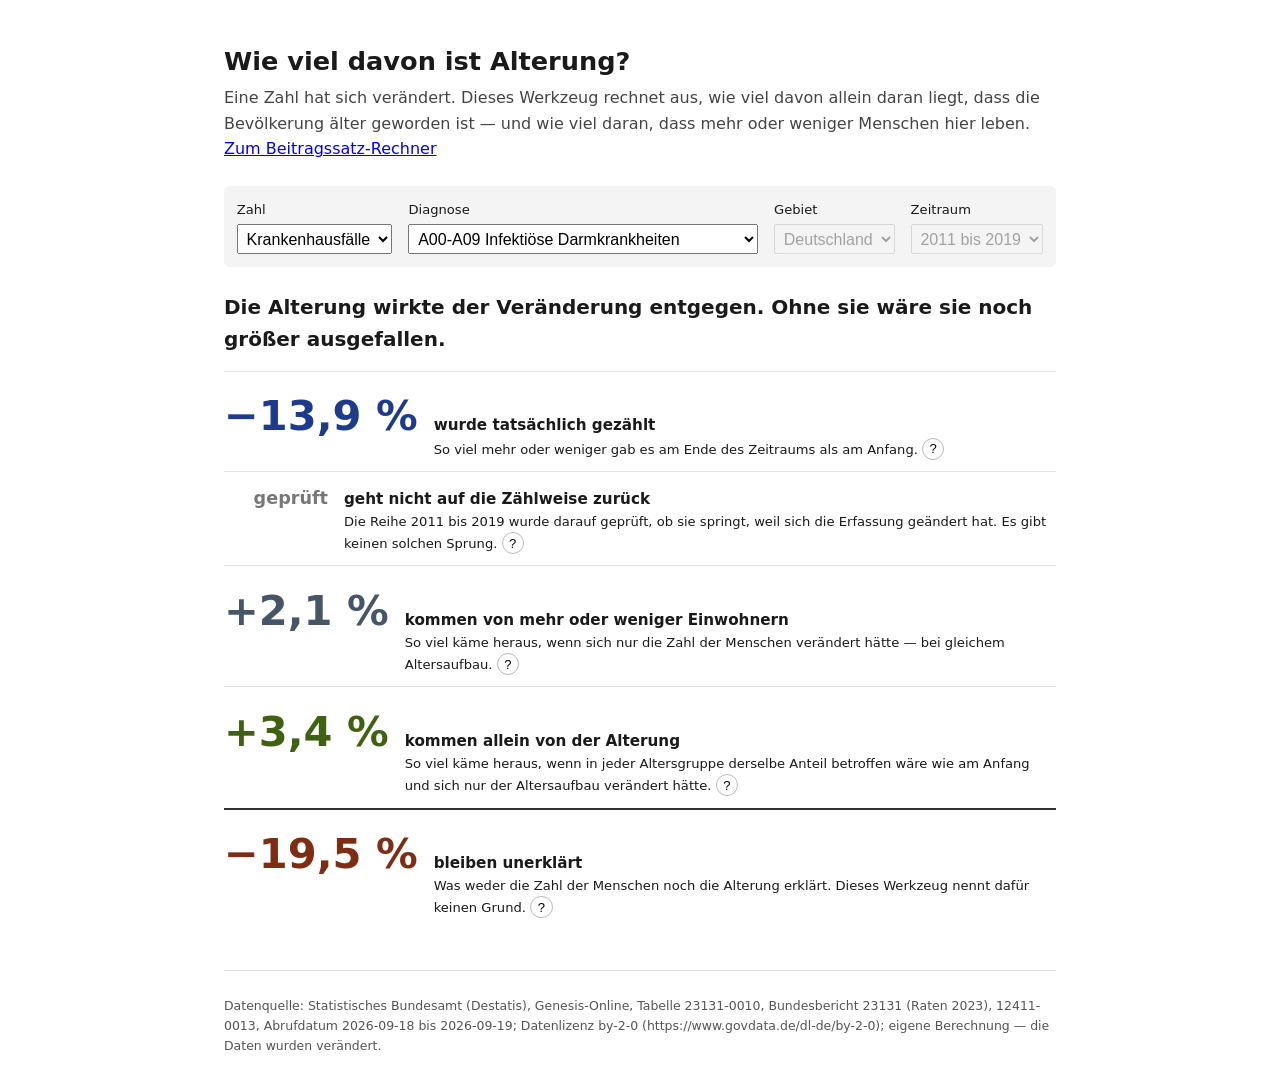
==== index.html @ 50dc927f "Seiten: Wie viel davon ist Alterung? und Beitragssatz-Rechner Co-Authored-By: Claude Opus 5.5 <norep" ====
<!doctype html>
<html lang="de">
<head>
<meta charset="utf-8">
<meta name="viewport" content="width=device-width, initial-scale=1">
<title>Reformradar — wie viel davon ist Alterung?</title>
<link rel="stylesheet" href="stil.css">
</head>
<body>
<header>
  <h1>Wie viel davon ist Alterung?</h1>
  <p class="unterzeile">Eine Zahl hat sich verändert. Dieses Werkzeug rechnet aus,
  wie viel davon allein daran liegt, dass die Bevölkerung älter geworden ist —
  und wie viel daran, dass mehr oder weniger Menschen hier leben.
  <a href="rechner.html">Zum Beitragssatz-Rechner</a></p>
</header>

<form id="auswahl" aria-label="Auswahl">
  <label>Zahl <select id="outcome"></select></label>
  <label id="sache-feld" hidden><span id="sache-name"></span> <select id="sache"></select></label>
  <label><span id="gebiet-name">Gebiet</span> <select id="gebiet"></select></label>
  <label>Zeitraum <select id="zeitraum"></select></label>
</form>

<main id="ergebnis" aria-live="polite">
  <noscript><p class="fehler">Diese Seite braucht JavaScript.</p></noscript>
</main>

<footer>
  <p id="quellenvermerk"></p>
</footer>
<script type="module" src="app.js"></script>
</body>
</html>
---- stil.css ----
:root { --gross: 2.6rem; --klein: 0.82rem; }
body { font: 16px/1.6 system-ui, sans-serif; max-width: 52rem; margin: 0 auto;
       padding: 1.5rem 1rem; color: #1a1a1a; background: #fff; }
h1 { font-size: 1.6rem; margin-bottom: .2rem; }
.unterzeile { color: #444; margin-top: 0; }
form { display: flex; gap: 1rem; flex-wrap: wrap; margin: 1.5rem 0;
       padding: .8rem; background: #f4f4f4; border-radius: 6px; }
label { display: flex; flex-direction: column; font-size: var(--klein); gap: .25rem;
        min-width: 0; }
label[hidden] { display: none; }
select { font-size: 1rem; padding: .3rem; max-width: 100%; }
#sache-feld { flex: 1 1 18rem; }

.urteil { font-size: 1.25rem; font-weight: 600; margin: 1.2rem 0 1rem; }
.zeile { display: flex; gap: 1rem; align-items: baseline;
         border-top: 1px solid #e3e3e3; padding: .7rem 0; }
.zeile.ergebnis { border-top: 2px solid #333; }
.zahl { font-size: var(--gross); font-weight: 700; min-width: 6.5rem; flex-shrink: 0;
        text-align: right; font-variant-numeric: tabular-nums; }
.zahl.wort { font-size: 1.1rem; }
.zahl.beobachtet { color: #1e3a8a; } .zahl.alterung { color: #3f6212; }
.zahl.einwohner { color: #475569; }
.zahl.rest { color: #7c2d12; }      .zahl.pruefung { color: #777; }
.zahl.pruefung.nicht_geprueft { color: #92400e; }
.text { font-size: var(--klein); }
.text b { font-size: .95rem; display: block; }
button.hilfe { font-size: var(--klein); border: 1px solid #bbb; background: #fff;
               border-radius: 50%; width: 1.4rem; height: 1.4rem; cursor: pointer; }
.leicht { margin: .5rem 0 0; padding: .7rem; background: #f4f4f4;
          border-left: 3px solid #555; font-size: .95rem; line-height: 1.8; }
.fehler { padding: .8rem; background: #fef2f2; border-left: 3px solid #b91c1c;
          color: #7f1d1d; }
footer { margin-top: 2.5rem; border-top: 1px solid #ddd; padding-top: .8rem;
         font-size: .78rem; color: #555; }
@media (max-width: 30rem) {
  :root { --gross: 1.9rem; }
  .zahl { min-width: 4.8rem; }
}
@media print { form, button.hilfe { display: none; } }

fieldset { border: 0; padding: 0; margin: 0; display: flex; gap: 1rem; flex-wrap: wrap; flex: 1 1 100%; }
legend { font-weight: 600; font-size: var(--klein); margin-bottom: .3rem; }
label.schalter { flex-direction: row; align-items: center; gap: .4rem; flex-wrap: wrap; }
label.schalter .beleg { flex-basis: 100%; }
.pflicht { font-size: var(--klein); color: #555; border-left: 3px solid #999; padding-left: .6rem; }
.hinweis { font-size: var(--klein); color: #555; }
.beleg { display: block; font-size: var(--klein); color: #666; max-width: 22rem; line-height: 1.35; }
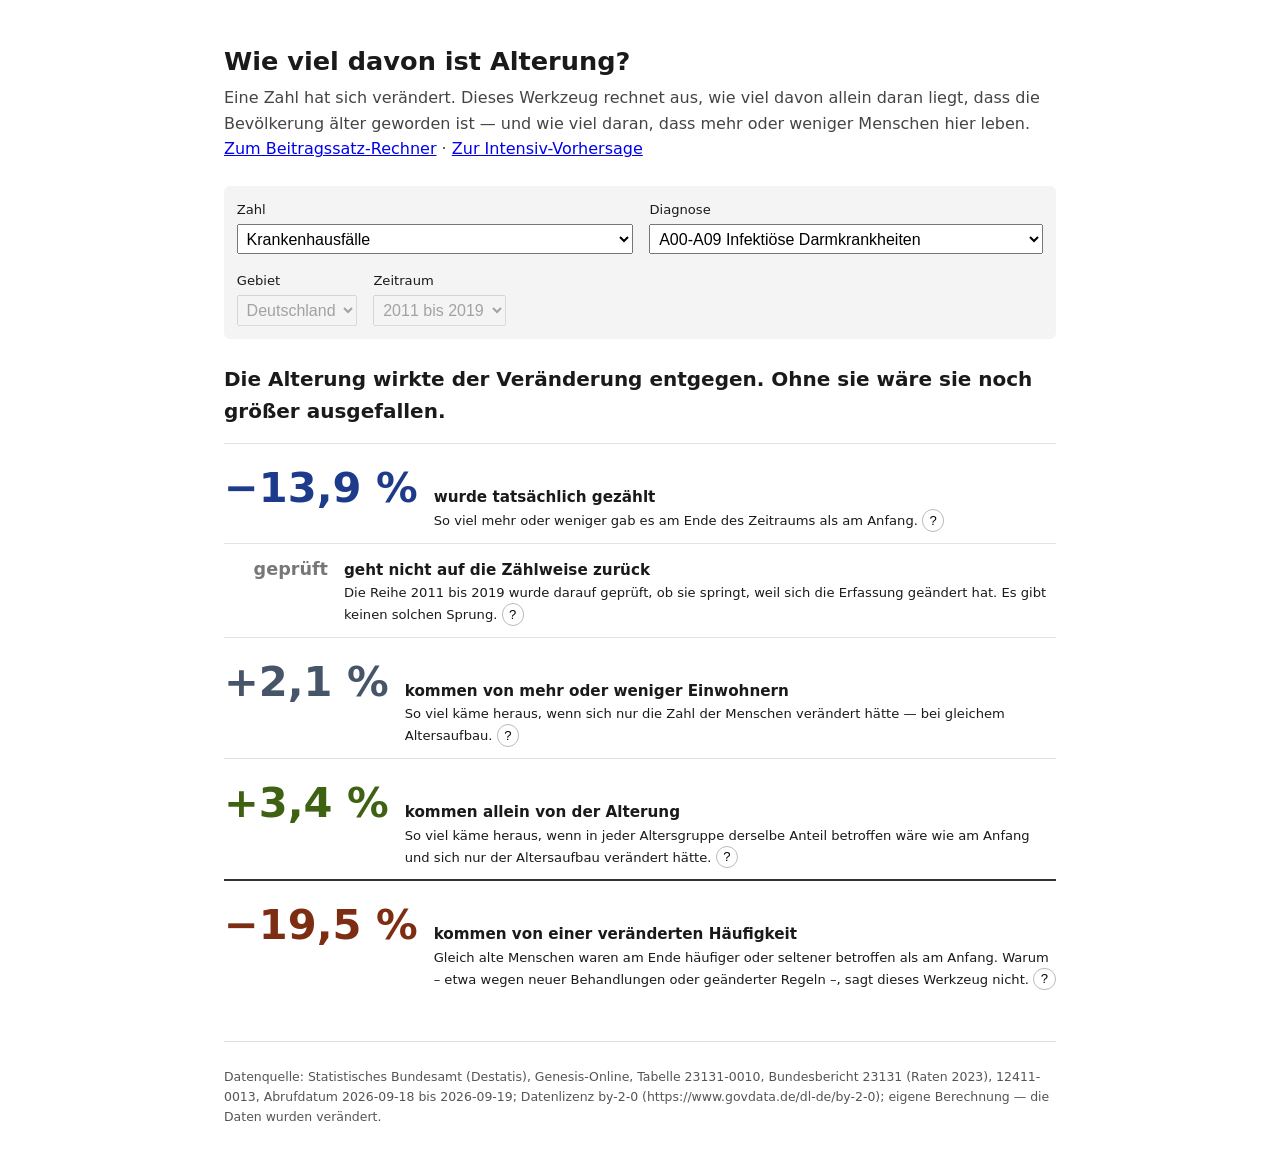
==== commit 01297229: "Stand b7f1c3e: Pflegepersonal im Rechner, Intensiv-Vorhersage, Links" ====
--- a/index.html
+++ b/index.html
@@ -12,7 +12,7 @@
   <p class="unterzeile">Eine Zahl hat sich verändert. Dieses Werkzeug rechnet aus,
   wie viel davon allein daran liegt, dass die Bevölkerung älter geworden ist —
   und wie viel daran, dass mehr oder weniger Menschen hier leben.
-  <a href="rechner.html">Zum Beitragssatz-Rechner</a></p>
+  <a href="rechner.html">Zum Beitragssatz-Rechner</a> · <a href="intensiv.html">Zur Intensiv-Vorhersage</a></p>
 </header>
 
 <form id="auswahl" aria-label="Auswahl">
--- a/stil.css
+++ b/stil.css
@@ -45,3 +45,18 @@
 .pflicht { font-size: var(--klein); color: #555; border-left: 3px solid #999; padding-left: .6rem; }
 .hinweis { font-size: var(--klein); color: #555; }
 .beleg { display: block; font-size: var(--klein); color: #666; max-width: 22rem; line-height: 1.35; }
+.wege { margin: 1rem 0 0; padding: .8rem 0 0; border-top: 1px solid #ddd; }
+.wege ul { list-style: none; padding: 0; margin: .5rem 0; }
+.wege li { margin: .2rem 0; }
+.wege .wegzahl { display: inline-block; min-width: 6.5rem; text-align: right; margin-right: .6rem;
+  font-variant-numeric: tabular-nums; font-weight: 600; }
+.kennzeichnung { margin: 0 0 1rem; padding: .7rem .9rem; border-left: 4px solid #b26b00;
+  background: #fff7ea; font-size: var(--klein); }
+.kennzeichnung b { display: block; margin-bottom: .2rem; }
+
+#pflege { margin-top: 2.5rem; padding-top: 1.5rem; border-top: 2px solid #333; }
+.pflege-tabelle { border-collapse: collapse; margin: .8rem 0 1.2rem; font-variant-numeric: tabular-nums; }
+.pflege-tabelle th, .pflege-tabelle td { padding: .25rem .8rem; text-align: right; }
+.pflege-tabelle th:first-child { text-align: left; font-weight: 400; }
+.pflege-tabelle .summe { border-top: 1px solid #999; font-weight: 600; }
+.zahl.haeufigkeit { color: #7c2d12; } .zahl.start { color: #1e3a8a; }
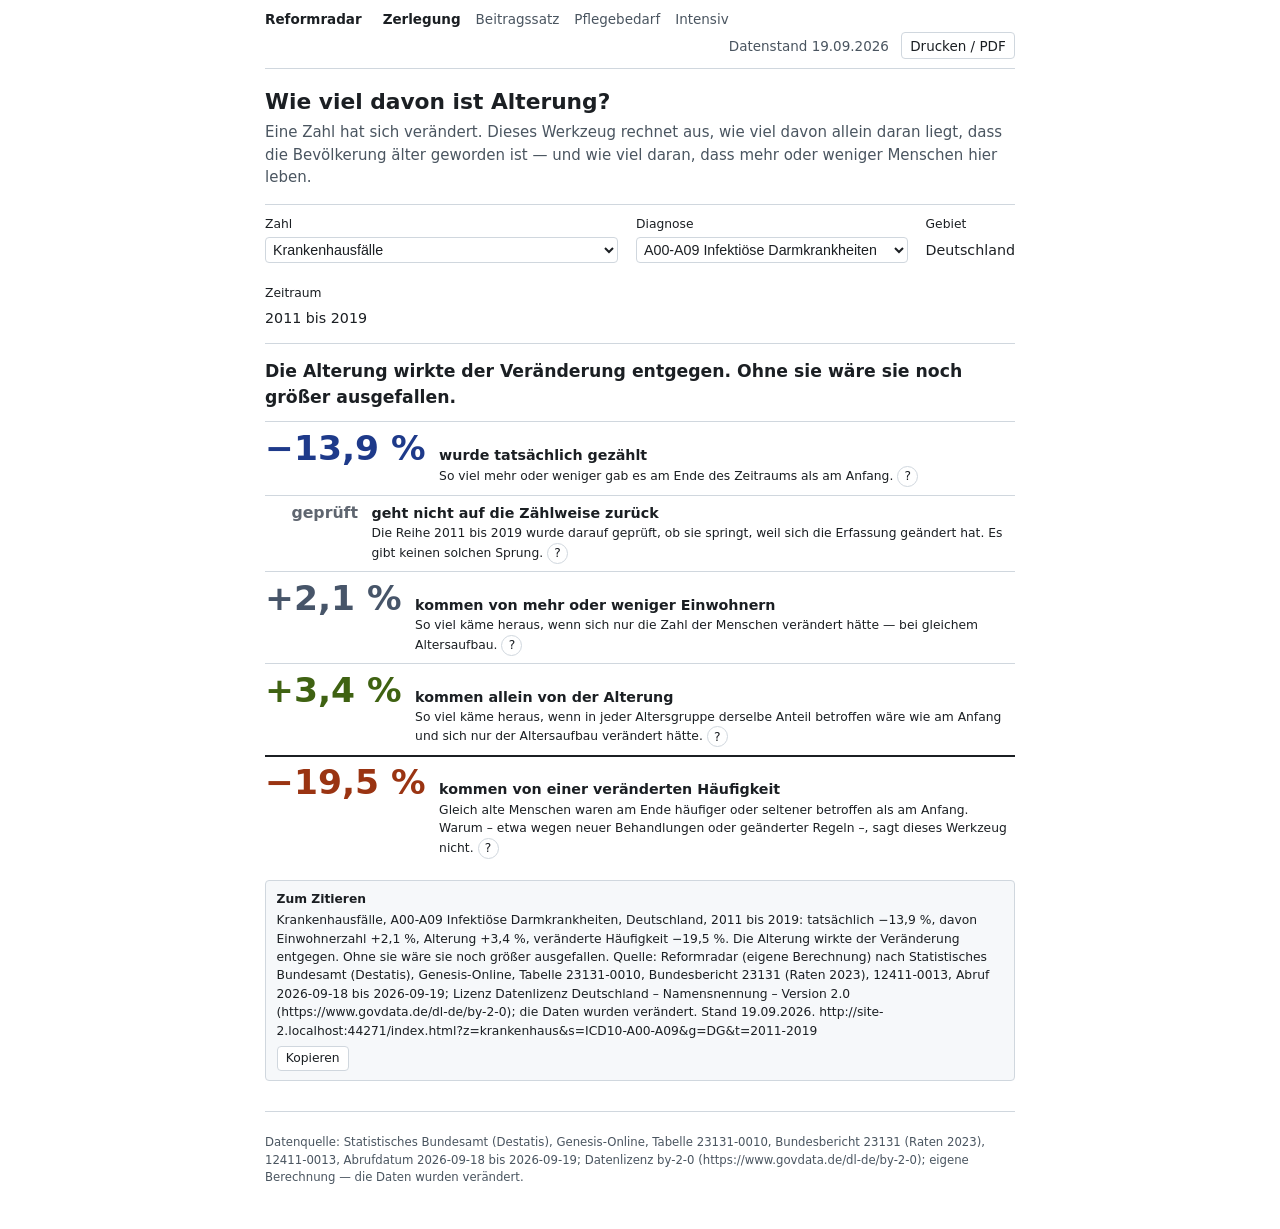
==== commit 20d8f7a0: "Seiten: UX-Gestaltung (Kopfzeile, hell/dunkel, Zitierzeile mit Permalink, Druckansicht) — Stand dc45" ====
--- a/index.html
+++ b/index.html
@@ -7,28 +7,38 @@
 <link rel="stylesheet" href="stil.css">
 </head>
 <body>
+<nav class="kopf" aria-label="Reformradar">
+  <a class="marke" href="index.html">Reformradar</a>
+  <a aria-current="page" href="index.html">Zerlegung</a><a href="rechner.html#beitragssatz">Beitragssatz</a>
+  <a href="rechner.html#pflege">Pflegebedarf</a><a href="intensiv.html">Intensiv</a>
+  <span class="kopf-rechts"><span id="datenstand"></span>
+  <button type="button" id="drucken">Drucken / PDF</button></span>
+</nav>
 <header>
   <h1>Wie viel davon ist Alterung?</h1>
   <p class="unterzeile">Eine Zahl hat sich verändert. Dieses Werkzeug rechnet aus,
   wie viel davon allein daran liegt, dass die Bevölkerung älter geworden ist —
-  und wie viel daran, dass mehr oder weniger Menschen hier leben.
-  <a href="rechner.html">Zum Beitragssatz-Rechner</a> · <a href="intensiv.html">Zur Intensiv-Vorhersage</a></p>
+  und wie viel daran, dass mehr oder weniger Menschen hier leben.</p>
 </header>
 
 <form id="auswahl" aria-label="Auswahl">
-  <label>Zahl <select id="outcome"></select></label>
-  <label id="sache-feld" hidden><span id="sache-name"></span> <select id="sache"></select></label>
-  <label><span id="gebiet-name">Gebiet</span> <select id="gebiet"></select></label>
-  <label>Zeitraum <select id="zeitraum"></select></label>
+  <label>Zahl <select id="outcome"></select><span class="einzelwert"></span></label>
+  <label id="sache-feld" hidden><span id="sache-name"></span> <select id="sache"></select><span class="einzelwert"></span></label>
+  <label><span id="gebiet-name">Gebiet</span> <select id="gebiet"></select><span class="einzelwert"></span></label>
+  <label>Zeitraum <select id="zeitraum"></select><span class="einzelwert"></span></label>
 </form>
 
+<p class="link-hinweis" id="link-hinweis" hidden></p>
 <main id="ergebnis" aria-live="polite">
   <noscript><p class="fehler">Diese Seite braucht JavaScript.</p></noscript>
 </main>
+<p class="druck-einstellungen" id="druck-zerlegung"></p>
+<div class="zitat" id="zitat" hidden><p class="zitat-titel">Zum Zitieren</p><p class="zitat-text"></p><button type="button" class="kopieren">Kopieren</button><span class="kopier-status" aria-live="polite"></span></div>
 
 <footer>
   <p id="quellenvermerk"></p>
 </footer>
+<script type="module" src="rahmen.js"></script>
 <script type="module" src="app.js"></script>
 </body>
 </html>
--- a/stil.css
+++ b/stil.css
@@ -1,62 +1,144 @@
-:root { --gross: 2.6rem; --klein: 0.82rem; }
-body { font: 16px/1.6 system-ui, sans-serif; max-width: 52rem; margin: 0 auto;
-       padding: 1.5rem 1rem; color: #1a1a1a; background: #fff; }
-h1 { font-size: 1.6rem; margin-bottom: .2rem; }
-.unterzeile { color: #444; margin-top: 0; }
-form { display: flex; gap: 1rem; flex-wrap: wrap; margin: 1.5rem 0;
-       padding: .8rem; background: #f4f4f4; border-radius: 6px; }
-label { display: flex; flex-direction: column; font-size: var(--klein); gap: .25rem;
-        min-width: 0; }
+/* Reformradar — gemeinsamer Stil (UX-Spec 2026-10-16 § 3). Farben NUR über Variablen; Kontrast prüft
+   scripts/pruefe_kontrast.py. Intensiv-Eigenes (Grafik) steht in intensiv.css. */
+:root {
+  --text: #1b1f23; --gedaempft: #4a5560; --linie: #d0d7de; --flaeche: #ffffff; --flaeche-2: #f6f8fa;
+  --akzent: #0b5f6b; --beobachtet: #1e3a8a; --alterung: #3f6212; --einwohner: #475569; --rest: #9a3412;
+  --pruefung: #5f6670; --nicht-geprueft: #92400e; --fehler-text: #7f1d1d; --fehler-flaeche: #fef2f2;
+  --hinweis-flaeche: #fff7ea; --hinweis-rand: #b26b00;
+  --grafik-verlauf: #1b1f23; --grafik-pruefung: #8b939c; --grafik-live: #1e3a8a; --grafik-aktuell: #b91c1c;
+  --gross: 2.3rem; --klein: 0.82rem; --lesen: 52rem; --breit: 72rem;
+  color-scheme: light dark;
+}
+@media (prefers-color-scheme: dark) {
+  :root {
+    --text: #e6edf3; --gedaempft: #9da7b1; --linie: #30363d; --flaeche: #0d1117; --flaeche-2: #161b22;
+    --akzent: #56b6c2; --beobachtet: #8fb3ff; --alterung: #9ccc65; --einwohner: #a8b3c2; --rest: #f0a070;
+    --pruefung: #9aa1a9; --nicht-geprueft: #e3a857; --fehler-text: #ffb4b4; --fehler-flaeche: #3b1418;
+    --hinweis-flaeche: #2b2110; --hinweis-rand: #e3a857;
+    --grafik-verlauf: #e6edf3; --grafik-pruefung: #6e7681; --grafik-live: #8fb3ff; --grafik-aktuell: #ff7b72;
+  }
+}
+* { box-sizing: border-box; }
+html { font-size: 15px; }
+body { font: 1rem/1.5 system-ui, "Segoe UI", sans-serif; margin: 0 auto; padding: 0 1rem 2rem;
+       max-width: var(--lesen); color: var(--text); background: var(--flaeche); }
+body.breit { max-width: var(--breit); }
+a { color: var(--akzent); }
+.zahl, table, output, .wegzahl { font-variant-numeric: tabular-nums; }
+
+/* Kopfzeile */
+nav.kopf { display: flex; flex-wrap: wrap; align-items: baseline; gap: .2rem 1rem; padding: .6rem 0;
+           border-bottom: 1px solid var(--linie); font-size: .9rem; }
+nav.kopf a { text-decoration: none; color: var(--gedaempft); }
+nav.kopf a:hover, nav.kopf a:focus-visible { color: var(--akzent); text-decoration: underline; }
+nav.kopf a[aria-current="page"] { color: var(--text); font-weight: 600; }
+nav.kopf .marke { color: var(--text); font-weight: 700; margin-right: .4rem; }
+.kopf-rechts { margin-left: auto; display: flex; gap: .8rem; align-items: baseline; color: var(--gedaempft); }
+button { font: inherit; color: var(--text); background: var(--flaeche); border: 1px solid var(--linie);
+         border-radius: 4px; padding: .15rem .55rem; cursor: pointer; }
+button:hover { border-color: var(--akzent); }
+h1 { font-size: 1.45rem; margin: 1.1rem 0 .2rem; }
+h2 { font-size: 1.15rem; margin: 1.6rem 0 .4rem; }
+h3 { font-size: 1rem; margin: 1.4rem 0 .3rem; }
+.unterzeile { color: var(--gedaempft); margin-top: 0; }
+
+/* Formulare */
+form { display: flex; gap: .8rem 1.2rem; flex-wrap: wrap; margin: 1rem 0; padding: .7rem 0;
+       border-top: 1px solid var(--linie); border-bottom: 1px solid var(--linie); }
+label { display: flex; flex-direction: column; font-size: var(--klein); gap: .2rem; min-width: 0; }
 label[hidden] { display: none; }
-select { font-size: 1rem; padding: .3rem; max-width: 100%; }
+select { font-size: .95rem; padding: .2rem; max-width: 100%; color: var(--text); background: var(--flaeche);
+         border: 1px solid var(--linie); border-radius: 4px; }
+select[hidden] { display: none; }
+.einzelwert { font-size: .95rem; color: var(--text); padding: .2rem 0; }
 #sache-feld { flex: 1 1 18rem; }
+fieldset { border: 0; padding: 0; margin: 0; display: flex; gap: .7rem 1.2rem; flex-wrap: wrap; flex: 1 1 100%; }
+legend { font-weight: 600; font-size: var(--klein); margin-bottom: .2rem; color: var(--text); }
+label.schalter { flex-direction: row; align-items: center; gap: .4rem; flex-wrap: wrap; }
+label.schalter .beleg { flex-basis: 100%; }
+output { font-weight: 600; color: var(--text); }
+input[type="range"] { accent-color: var(--akzent); }
+.beleg { display: block; font-size: .78rem; color: var(--gedaempft); max-width: 24rem; line-height: 1.35; }
 
-.urteil { font-size: 1.25rem; font-weight: 600; margin: 1.2rem 0 1rem; }
-.zeile { display: flex; gap: 1rem; align-items: baseline;
-         border-top: 1px solid #e3e3e3; padding: .7rem 0; }
-.zeile.ergebnis { border-top: 2px solid #333; }
-.zahl { font-size: var(--gross); font-weight: 700; min-width: 6.5rem; flex-shrink: 0;
-        text-align: right; font-variant-numeric: tabular-nums; }
-.zahl.wort { font-size: 1.1rem; }
-.zahl.beobachtet { color: #1e3a8a; } .zahl.alterung { color: #3f6212; }
-.zahl.einwohner { color: #475569; }
-.zahl.rest { color: #7c2d12; }      .zahl.pruefung { color: #777; }
-.zahl.pruefung.nicht_geprueft { color: #92400e; }
+/* Ergebnis */
+.urteil { font-size: 1.15rem; font-weight: 600; margin: .9rem 0 .7rem; }
+.zeile { display: flex; gap: .9rem; align-items: baseline; border-top: 1px solid var(--linie); padding: .5rem 0; }
+.zeile.ergebnis { border-top: 2px solid var(--text); }
+.zahl { font-size: var(--gross); font-weight: 700; min-width: 6.2rem; flex-shrink: 0; text-align: right;
+        line-height: 1.1; }
+.zahl.wort { font-size: 1.05rem; }
+.zahl.beobachtet, .zahl.start { color: var(--beobachtet); } .zahl.alterung { color: var(--alterung); }
+.zahl.einwohner { color: var(--einwohner); } .zahl.rest, .zahl.haeufigkeit { color: var(--rest); }
+.zahl.pruefung { color: var(--pruefung); } .zahl.pruefung.nicht_geprueft { color: var(--nicht-geprueft); }
 .text { font-size: var(--klein); }
 .text b { font-size: .95rem; display: block; }
-button.hilfe { font-size: var(--klein); border: 1px solid #bbb; background: #fff;
-               border-radius: 50%; width: 1.4rem; height: 1.4rem; cursor: pointer; }
-.leicht { margin: .5rem 0 0; padding: .7rem; background: #f4f4f4;
-          border-left: 3px solid #555; font-size: .95rem; line-height: 1.8; }
-.fehler { padding: .8rem; background: #fef2f2; border-left: 3px solid #b91c1c;
-          color: #7f1d1d; }
-footer { margin-top: 2.5rem; border-top: 1px solid #ddd; padding-top: .8rem;
-         font-size: .78rem; color: #555; }
-@media (max-width: 30rem) {
-  :root { --gross: 1.9rem; }
-  .zahl { min-width: 4.8rem; }
-}
-@media print { form, button.hilfe { display: none; } }
-
-fieldset { border: 0; padding: 0; margin: 0; display: flex; gap: 1rem; flex-wrap: wrap; flex: 1 1 100%; }
-legend { font-weight: 600; font-size: var(--klein); margin-bottom: .3rem; }
-label.schalter { flex-direction: row; align-items: center; gap: .4rem; flex-wrap: wrap; }
-label.schalter .beleg { flex-basis: 100%; }
-.pflicht { font-size: var(--klein); color: #555; border-left: 3px solid #999; padding-left: .6rem; }
-.hinweis { font-size: var(--klein); color: #555; }
-.beleg { display: block; font-size: var(--klein); color: #666; max-width: 22rem; line-height: 1.35; }
-.wege { margin: 1rem 0 0; padding: .8rem 0 0; border-top: 1px solid #ddd; }
+button.hilfe { font-size: var(--klein); border-radius: 50%; width: 1.4rem; height: 1.4rem; padding: 0; }
+.leicht { margin: .4rem 0 0; padding: .6rem; background: var(--flaeche-2); border-left: 3px solid var(--gedaempft);
+          font-size: .95rem; line-height: 1.8; }
+.fehler { padding: .7rem; background: var(--fehler-flaeche); border-left: 3px solid var(--fehler-text);
+          color: var(--fehler-text); }
+.link-hinweis { padding: .5rem .7rem; background: var(--hinweis-flaeche); border-left: 3px solid var(--hinweis-rand);
+                font-size: var(--klein); }
+.pflicht { font-size: var(--klein); color: var(--gedaempft); border-left: 3px solid var(--linie); padding-left: .6rem; }
+.hinweis { font-size: var(--klein); color: var(--gedaempft); }
+.wege { margin: 1rem 0 0; padding: .8rem 0 0; border-top: 1px solid var(--linie); }
 .wege ul { list-style: none; padding: 0; margin: .5rem 0; }
 .wege li { margin: .2rem 0; }
-.wege .wegzahl { display: inline-block; min-width: 6.5rem; text-align: right; margin-right: .6rem;
-  font-variant-numeric: tabular-nums; font-weight: 600; }
-.kennzeichnung { margin: 0 0 1rem; padding: .7rem .9rem; border-left: 4px solid #b26b00;
-  background: #fff7ea; font-size: var(--klein); }
+.wege .wegzahl { display: inline-block; min-width: 6.2rem; text-align: right; margin-right: .6rem; font-weight: 600; }
+.kennzeichnung { margin: 0 0 1rem; padding: .6rem .8rem; border-left: 4px solid var(--hinweis-rand);
+                 background: var(--hinweis-flaeche); font-size: var(--klein); }
 .kennzeichnung b { display: block; margin-bottom: .2rem; }
+.pflege-tabelle { border-collapse: collapse; margin: .6rem 0 1rem; }
+.pflege-tabelle th, .pflege-tabelle td { padding: .2rem .7rem; text-align: right; border-bottom: 1px solid var(--linie); }
+.pflege-tabelle th:first-child { text-align: left; font-weight: 400; }
+.pflege-tabelle .summe { border-top: 1px solid var(--text); font-weight: 600; }
 
-#pflege { margin-top: 2.5rem; padding-top: 1.5rem; border-top: 2px solid #333; }
-.pflege-tabelle { border-collapse: collapse; margin: .8rem 0 1.2rem; font-variant-numeric: tabular-nums; }
-.pflege-tabelle th, .pflege-tabelle td { padding: .25rem .8rem; text-align: right; }
-.pflege-tabelle th:first-child { text-align: left; font-weight: 400; }
-.pflege-tabelle .summe { border-top: 1px solid #999; font-weight: 600; }
-.zahl.haeufigkeit { color: #7c2d12; } .zahl.start { color: #1e3a8a; }
+/* Zitierkasten */
+.zitat { margin: .9rem 0; padding: .6rem .7rem; background: var(--flaeche-2); border: 1px solid var(--linie);
+         border-radius: 4px; font-size: var(--klein); }
+.zitat[hidden] { display: none; }
+.zitat .zitat-titel { font-weight: 600; margin: 0 0 .2rem; }
+.zitat .zitat-text { margin: 0 0 .4rem; user-select: all; overflow-wrap: anywhere; }
+.kopier-status { margin-left: .5rem; color: var(--gedaempft); }
+.druck-einstellungen { display: none; }
+
+/* Zwei Spalten ab Bürobreite */
+.spalten { display: grid; gap: 0 2rem; }
+.spalte-ergebnis { order: -1; }
+@media (min-width: 64rem) {
+  .spalten { grid-template-columns: minmax(0, 1fr) minmax(0, 1fr); }
+  .spalte-ergebnis { order: 0; }
+  .spalte-ergebnis.klebt { position: sticky; top: .8rem; align-self: start; }
+}
+section.abschnitt { border-top: 2px solid var(--text); margin-top: 2rem; padding-top: .4rem; }
+
+/* Handy-Leiste */
+.leiste { position: fixed; left: 0; right: 0; bottom: 0; padding: .45rem 1rem; background: var(--flaeche-2);
+          border-top: 1px solid var(--linie); font-weight: 600; font-variant-numeric: tabular-nums; }
+.leiste:empty { display: none; }
+@media (min-width: 64rem) { .leiste { display: none; } }
+@media (max-width: 30rem) { :root { --gross: 1.8rem; } .zahl { min-width: 4.6rem; } }
+
+footer { margin-top: 2rem; border-top: 1px solid var(--linie); padding-top: .7rem; font-size: .78rem;
+         color: var(--gedaempft); }
+
+@media print {
+  :root {
+    --text: #1b1f23; --gedaempft: #4a5560; --linie: #d0d7de; --flaeche: #ffffff; --flaeche-2: #ffffff;
+    --akzent: #0b5f6b; --beobachtet: #1e3a8a; --alterung: #3f6212; --einwohner: #475569; --rest: #9a3412;
+    --pruefung: #5f6670; --nicht-geprueft: #92400e; --fehler-text: #7f1d1d; --fehler-flaeche: #ffffff;
+    --hinweis-flaeche: #ffffff; --hinweis-rand: #b26b00;
+    --grafik-verlauf: #1b1f23; --grafik-pruefung: #8b939c; --grafik-live: #1e3a8a; --grafik-aktuell: #b91c1c;
+  }
+  @page { size: A4 portrait; margin: 15mm; }
+  html { font-size: 10pt; }
+  body { max-width: none; padding: 0; }
+  nav.kopf, form, button.hilfe, button.kopieren, .kopier-status, .leiste, .leicht, #drucken { display: none !important; }
+  .druck-einstellungen { display: block; font-size: var(--klein); }
+  .spalten { display: block; }
+  .spalte-ergebnis.klebt { position: static; }
+  .zitat, .zeile { break-inside: avoid; }
+  .zeile { padding: .3rem 0; }
+  h2, h3 { break-after: avoid; }
+  a { color: inherit; text-decoration: none; }
+}
